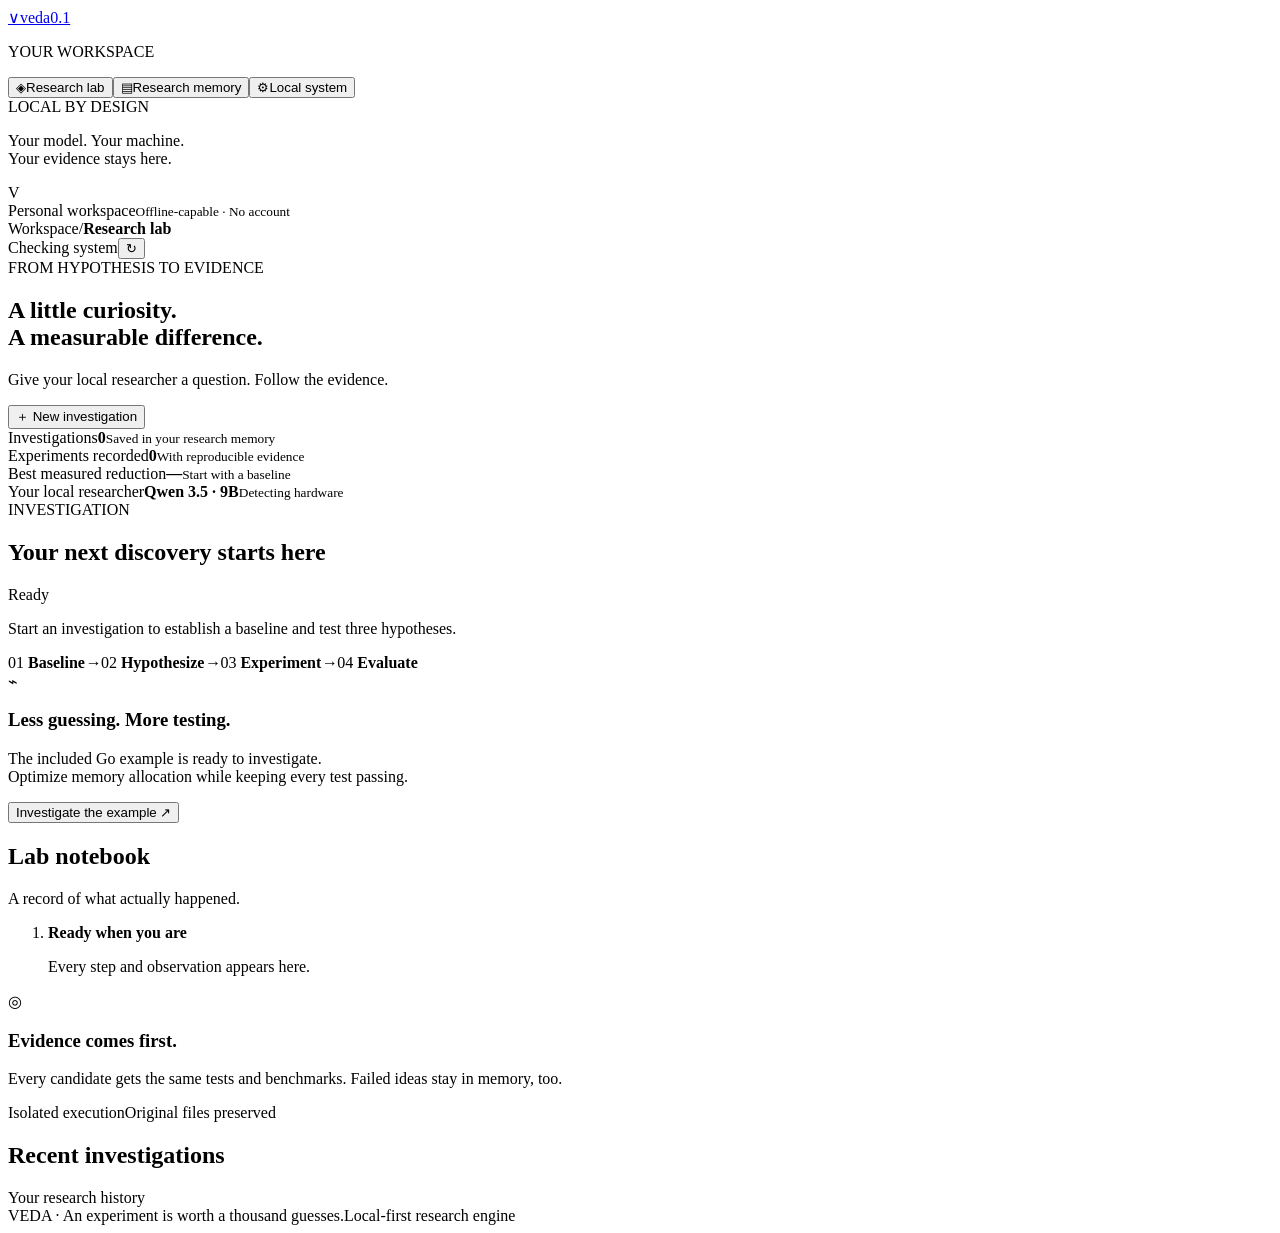
==== web/index.html @ b593afb1 "Build Veda local research prototype with isolated experiments" ====
<!doctype html>
<html lang="en"><head><meta charset="utf-8"><meta name="viewport" content="width=device-width,initial-scale=1"><meta name="theme-color" content="#152d30"><title>Veda · Research workspace</title><link rel="stylesheet" href="/style.css"><script src="/app.js" defer></script></head>
<body>
<aside class="sidebar"><a class="brand" href="/" aria-label="Veda home"><span class="brand-mark">∨</span>veda<span class="version">0.1</span></a><p class="nav-caption">YOUR WORKSPACE</p><nav><button class="nav active" data-view="lab"><span>◈</span>Research lab</button><button class="nav" data-view="reports"><span>▤</span>Research memory</button><button class="nav" data-view="system"><span>⚙</span>Local system</button></nav><div class="sidebar-note"><span class="pulse"></span> LOCAL BY DESIGN<p>Your model. Your machine.<br>Your evidence stays here.</p></div><div class="profile"><span class="avatar">V</span><div>Personal workspace<small>Offline-capable · No account</small></div></div></aside>
<div class="shell"><header class="topbar"><div><span class="breadcrumb">Workspace</span><span class="slash">/</span><strong id="workspace-name">Research lab</strong></div><div class="top-actions"><span id="connection" class="chip">Checking system</span><button class="icon-btn" id="refresh" aria-label="Refresh system status">↻</button></div></header>
<main>
<div id="error" class="notice error" role="alert" hidden></div>
<section id="lab-view" class="view">
<div class="page-heading"><div><div class="eyebrow">FROM HYPOTHESIS TO EVIDENCE</div><h1>A little curiosity.<br><span>A measurable difference.</span></h1><p>Give your local researcher a question. Follow the evidence.</p></div><button class="primary" id="new-run"><span>＋</span> New investigation</button></div>
<div class="stats"><article class="stat"><span>Investigations</span><strong id="stat-runs">0</strong><small>Saved in your research memory</small></article><article class="stat"><span>Experiments recorded</span><strong id="stat-experiments">0</strong><small>With reproducible evidence</small></article><article class="stat"><span>Best measured reduction</span><strong id="stat-best">—</strong><small id="stat-best-caption">Start with a baseline</small></article><article class="stat system-stat"><span>Your local researcher</span><strong id="model-name">Qwen 3.5 · 9B</strong><small id="hardware-short">Detecting hardware</small></article></div>
<div class="work-grid"><section class="panel investigation"><div class="panel-heading"><div><span class="eyebrow">INVESTIGATION</span><h2 id="run-title">Your next discovery starts here</h2></div><span class="badge" id="run-status">Ready</span></div><p class="run-subtitle" id="run-subtitle">Start an investigation to establish a baseline and test three hypotheses.</p><div class="flow"><span>01 <b>Baseline</b></span><i>→</i><span>02 <b>Hypothesize</b></span><i>→</i><span>03 <b>Experiment</b></span><i>→</i><span>04 <b>Evaluate</b></span></div><div id="empty" class="empty"><div class="empty-symbol">⌁</div><h3>Less guessing. More testing.</h3><p>The included Go example is ready to investigate.<br>Optimize memory allocation while keeping every test passing.</p><button class="secondary" id="example-run">Investigate the example <span>↗</span></button></div><div id="run-detail" hidden><div class="result-strip"><div><small>Baseline median</small><strong id="baseline">—</strong></div><span>→</span><div><small>Best candidate</small><strong id="best-value">—</strong></div><div class="improvement"><small>Reduction</small><strong id="improvement">—</strong></div></div><div class="table-wrap"><table><thead><tr><th>Hypothesis / experiment</th><th>Result</th><th>Reduction</th><th></th></tr></thead><tbody id="experiments"></tbody></table></div><div id="run-progress" class="run-progress"></div><div class="panel-footer"><span id="run-mode"></span><div><button id="cancel" class="text-btn" hidden>Stop investigation</button><a id="report-link" class="text-btn" hidden>↓ Report</a><a id="patch-link" class="text-btn" hidden>↓ Best patch</a></div></div></div></section>
<aside class="right-column"><section class="panel activity-panel"><div class="panel-heading"><h2>Lab notebook</h2><span class="live-dot"></span></div><p class="muted">A record of what actually happened.</p><ol id="events" class="events"><li><span class="event-dot"></span><div><strong>Ready when you are</strong><p>Every step and observation appears here.</p></div></li></ol></section><section class="principle"><div class="principle-icon">◎</div><h3>Evidence comes first.</h3><p>Every candidate gets the same tests and benchmarks. Failed ideas stay in memory, too.</p><div><span>Isolated execution</span><span>Original files preserved</span></div></section></aside></div>
<section class="recent-section"><div class="section-header"><h2>Recent investigations</h2><span id="history-count" class="muted">Your research history</span></div><div id="recent" class="recent-list"></div></section>
</section>
<section id="reports-view" class="view" hidden><div class="eyebrow">KNOWLEDGE THAT ACCUMULATES</div><h1>Research memory</h1><p class="subtitle">Past hypotheses, failed approaches, and measured results inform the next investigation.</p><div id="memory-list"></div></section>
<section id="system-view" class="view" hidden><div class="eyebrow">BUILT AROUND YOUR MACHINE</div><h1>Local system</h1><p class="subtitle">Everything the researcher needs, close to home.</p><div class="system-grid"><article class="panel"><h2>Model & hardware</h2><dl id="system-details"></dl></article><article class="panel"><h2>Runtime checks</h2><div id="health-details"></div><p class="muted">Start the model with <code>scripts/start-model.sh</code>. Start the dashboard with <code>scripts/start.sh</code>.</p></article><article class="panel"><h2>Experiment boundaries</h2><ul class="boundaries"><li>One investigation at a time</li><li>Network disabled inside every experiment</li><li>2 CPU cores · 2 GB memory per container</li><li>Read-only host source mount</li><li>Tests and dependencies cannot be edited by the model</li><li>Three measured benchmark samples per candidate</li></ul></article><article class="panel"><h2>Workspace</h2><p id="workspace-path" class="path"></p><p>To investigate another Go module, initialize it and launch Veda for that workspace.</p><pre>bin/veda init --workspace /path/to/repo
bin/veda serve --workspace /path/to/repo</pre><p class="muted">V0 handles small Go modules, with standard-library or vendored dependencies.</p></article></div></section>
<footer><span>VEDA <span class="footer-dot">·</span> An experiment is worth a thousand guesses.</span><span>Local-first research engine</span></footer>
</main></div>
<dialog id="new-dialog"><form id="run-form"><div class="dialog-heading"><div><div class="eyebrow">ASK A MEASURABLE QUESTION</div><h2>New investigation</h2></div><button type="button" class="icon-btn close-dialog" aria-label="Close new investigation">×</button></div><p class="muted">Veda will test three hypotheses against the same baseline.</p><label for="objective">Research objective</label><textarea id="objective" required minlength="8" maxlength="2000" rows="3">Reduce memory allocation in Render by at least 20% without changing output or breaking tests.</textarea><label for="benchmark">Benchmark selector</label><input id="benchmark" required value="^BenchmarkRender$"><div class="form-grid"><div><label for="metric">Metric to minimize</label><select id="metric"><option value="B/op">Memory · B/op</option><option value="allocs/op">Allocations · allocs/op</option><option value="ns/op">Runtime · ns/op</option></select></div><div><label for="target">Target reduction (%)</label><input id="target" type="number" min="1" max="100" value="20" required></div></div><div class="form-grid"><div><label for="budget">Experiment budget</label><select id="budget"><option value="3">3 experiments</option><option value="5">Up to 5 experiments</option><option value="8">Up to 8 experiments</option></select></div><div><label for="mode">Researcher</label><select id="mode"><option value="local">Local Qwen model</option><option value="demo">Scripted example demo</option></select></div></div><p class="form-note">The demo uses predefined proposals with real tests and measurements. Local model mode generates its own hypotheses and code.</p><div id="form-error" class="notice error" hidden></div><button class="primary submit" id="start-button" type="submit">Start investigation <span>→</span></button></form></dialog>
<dialog id="experiment-dialog" class="detail-dialog"><div class="dialog-heading"><h2 id="exp-title">Experiment evidence</h2><button class="icon-btn close-dialog" aria-label="Close experiment evidence">×</button></div><p id="exp-summary"></p><span id="exp-integrity" class="badge"></span><h3>Candidate patch</h3><pre id="exp-patch"></pre><h3>Test & benchmark output</h3><pre id="exp-output"></pre></dialog>
</body></html>
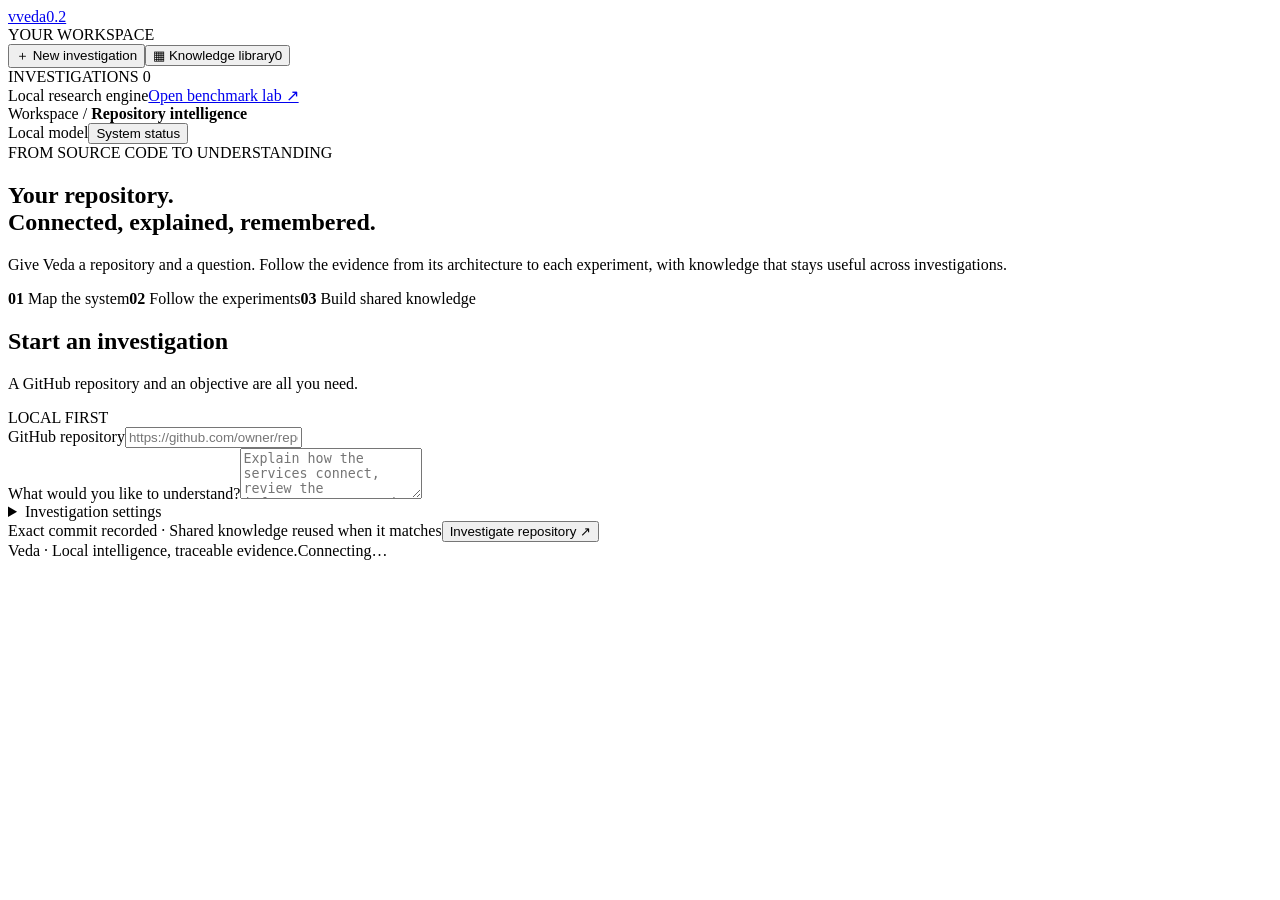
==== commit 38f56404: "Add automated GitHub investigations, architecture graphs and shared knowledge" ====
--- a/web/index.html
+++ b/web/index.html
@@ -1,22 +1,12 @@
-<!doctype html>
-<html lang="en"><head><meta charset="utf-8"><meta name="viewport" content="width=device-width,initial-scale=1"><meta name="theme-color" content="#152d30"><title>Veda · Research workspace</title><link rel="stylesheet" href="/style.css"><script src="/app.js" defer></script></head>
-<body>
-<aside class="sidebar"><a class="brand" href="/" aria-label="Veda home"><span class="brand-mark">∨</span>veda<span class="version">0.1</span></a><p class="nav-caption">YOUR WORKSPACE</p><nav><button class="nav active" data-view="lab"><span>◈</span>Research lab</button><button class="nav" data-view="reports"><span>▤</span>Research memory</button><button class="nav" data-view="system"><span>⚙</span>Local system</button></nav><div class="sidebar-note"><span class="pulse"></span> LOCAL BY DESIGN<p>Your model. Your machine.<br>Your evidence stays here.</p></div><div class="profile"><span class="avatar">V</span><div>Personal workspace<small>Offline-capable · No account</small></div></div></aside>
-<div class="shell"><header class="topbar"><div><span class="breadcrumb">Workspace</span><span class="slash">/</span><strong id="workspace-name">Research lab</strong></div><div class="top-actions"><span id="connection" class="chip">Checking system</span><button class="icon-btn" id="refresh" aria-label="Refresh system status">↻</button></div></header>
-<main>
-<div id="error" class="notice error" role="alert" hidden></div>
-<section id="lab-view" class="view">
-<div class="page-heading"><div><div class="eyebrow">FROM HYPOTHESIS TO EVIDENCE</div><h1>A little curiosity.<br><span>A measurable difference.</span></h1><p>Give your local researcher a question. Follow the evidence.</p></div><button class="primary" id="new-run"><span>＋</span> New investigation</button></div>
-<div class="stats"><article class="stat"><span>Investigations</span><strong id="stat-runs">0</strong><small>Saved in your research memory</small></article><article class="stat"><span>Experiments recorded</span><strong id="stat-experiments">0</strong><small>With reproducible evidence</small></article><article class="stat"><span>Best measured reduction</span><strong id="stat-best">—</strong><small id="stat-best-caption">Start with a baseline</small></article><article class="stat system-stat"><span>Your local researcher</span><strong id="model-name">Qwen 3.5 · 9B</strong><small id="hardware-short">Detecting hardware</small></article></div>
-<div class="work-grid"><section class="panel investigation"><div class="panel-heading"><div><span class="eyebrow">INVESTIGATION</span><h2 id="run-title">Your next discovery starts here</h2></div><span class="badge" id="run-status">Ready</span></div><p class="run-subtitle" id="run-subtitle">Start an investigation to establish a baseline and test three hypotheses.</p><div class="flow"><span>01 <b>Baseline</b></span><i>→</i><span>02 <b>Hypothesize</b></span><i>→</i><span>03 <b>Experiment</b></span><i>→</i><span>04 <b>Evaluate</b></span></div><div id="empty" class="empty"><div class="empty-symbol">⌁</div><h3>Less guessing. More testing.</h3><p>The included Go example is ready to investigate.<br>Optimize memory allocation while keeping every test passing.</p><button class="secondary" id="example-run">Investigate the example <span>↗</span></button></div><div id="run-detail" hidden><div class="result-strip"><div><small>Baseline median</small><strong id="baseline">—</strong></div><span>→</span><div><small>Best candidate</small><strong id="best-value">—</strong></div><div class="improvement"><small>Reduction</small><strong id="improvement">—</strong></div></div><div class="table-wrap"><table><thead><tr><th>Hypothesis / experiment</th><th>Result</th><th>Reduction</th><th></th></tr></thead><tbody id="experiments"></tbody></table></div><div id="run-progress" class="run-progress"></div><div class="panel-footer"><span id="run-mode"></span><div><button id="cancel" class="text-btn" hidden>Stop investigation</button><a id="report-link" class="text-btn" hidden>↓ Report</a><a id="patch-link" class="text-btn" hidden>↓ Best patch</a></div></div></div></section>
-<aside class="right-column"><section class="panel activity-panel"><div class="panel-heading"><h2>Lab notebook</h2><span class="live-dot"></span></div><p class="muted">A record of what actually happened.</p><ol id="events" class="events"><li><span class="event-dot"></span><div><strong>Ready when you are</strong><p>Every step and observation appears here.</p></div></li></ol></section><section class="principle"><div class="principle-icon">◎</div><h3>Evidence comes first.</h3><p>Every candidate gets the same tests and benchmarks. Failed ideas stay in memory, too.</p><div><span>Isolated execution</span><span>Original files preserved</span></div></section></aside></div>
-<section class="recent-section"><div class="section-header"><h2>Recent investigations</h2><span id="history-count" class="muted">Your research history</span></div><div id="recent" class="recent-list"></div></section>
-</section>
-<section id="reports-view" class="view" hidden><div class="eyebrow">KNOWLEDGE THAT ACCUMULATES</div><h1>Research memory</h1><p class="subtitle">Past hypotheses, failed approaches, and measured results inform the next investigation.</p><div id="memory-list"></div></section>
-<section id="system-view" class="view" hidden><div class="eyebrow">BUILT AROUND YOUR MACHINE</div><h1>Local system</h1><p class="subtitle">Everything the researcher needs, close to home.</p><div class="system-grid"><article class="panel"><h2>Model & hardware</h2><dl id="system-details"></dl></article><article class="panel"><h2>Runtime checks</h2><div id="health-details"></div><p class="muted">Start the model with <code>scripts/start-model.sh</code>. Start the dashboard with <code>scripts/start.sh</code>.</p></article><article class="panel"><h2>Experiment boundaries</h2><ul class="boundaries"><li>One investigation at a time</li><li>Network disabled inside every experiment</li><li>2 CPU cores · 2 GB memory per container</li><li>Read-only host source mount</li><li>Tests and dependencies cannot be edited by the model</li><li>Three measured benchmark samples per candidate</li></ul></article><article class="panel"><h2>Workspace</h2><p id="workspace-path" class="path"></p><p>To investigate another Go module, initialize it and launch Veda for that workspace.</p><pre>bin/veda init --workspace /path/to/repo
-bin/veda serve --workspace /path/to/repo</pre><p class="muted">V0 handles small Go modules, with standard-library or vendored dependencies.</p></article></div></section>
-<footer><span>VEDA <span class="footer-dot">·</span> An experiment is worth a thousand guesses.</span><span>Local-first research engine</span></footer>
-</main></div>
-<dialog id="new-dialog"><form id="run-form"><div class="dialog-heading"><div><div class="eyebrow">ASK A MEASURABLE QUESTION</div><h2>New investigation</h2></div><button type="button" class="icon-btn close-dialog" aria-label="Close new investigation">×</button></div><p class="muted">Veda will test three hypotheses against the same baseline.</p><label for="objective">Research objective</label><textarea id="objective" required minlength="8" maxlength="2000" rows="3">Reduce memory allocation in Render by at least 20% without changing output or breaking tests.</textarea><label for="benchmark">Benchmark selector</label><input id="benchmark" required value="^BenchmarkRender$"><div class="form-grid"><div><label for="metric">Metric to minimize</label><select id="metric"><option value="B/op">Memory · B/op</option><option value="allocs/op">Allocations · allocs/op</option><option value="ns/op">Runtime · ns/op</option></select></div><div><label for="target">Target reduction (%)</label><input id="target" type="number" min="1" max="100" value="20" required></div></div><div class="form-grid"><div><label for="budget">Experiment budget</label><select id="budget"><option value="3">3 experiments</option><option value="5">Up to 5 experiments</option><option value="8">Up to 8 experiments</option></select></div><div><label for="mode">Researcher</label><select id="mode"><option value="local">Local Qwen model</option><option value="demo">Scripted example demo</option></select></div></div><p class="form-note">The demo uses predefined proposals with real tests and measurements. Local model mode generates its own hypotheses and code.</p><div id="form-error" class="notice error" hidden></div><button class="primary submit" id="start-button" type="submit">Start investigation <span>→</span></button></form></dialog>
-<dialog id="experiment-dialog" class="detail-dialog"><div class="dialog-heading"><h2 id="exp-title">Experiment evidence</h2><button class="icon-btn close-dialog" aria-label="Close experiment evidence">×</button></div><p id="exp-summary"></p><span id="exp-integrity" class="badge"></span><h3>Candidate patch</h3><pre id="exp-patch"></pre><h3>Test & benchmark output</h3><pre id="exp-output"></pre></dialog>
-</body></html>
+<!doctype html><html lang="en"><head><meta charset="utf-8"><meta name="viewport" content="width=device-width, initial-scale=1"><title>Veda · Repository intelligence</title><link rel="stylesheet" href="/hub.css"><script src="/vendor/cytoscape.min.js" defer></script><script src="/hub.js" defer></script></head>
+<body><aside class="sidebar"><a class="brand" href="/"><span class="brandmark">v</span>veda<span class="version">0.2</span></a><div class="sidebar-label">YOUR WORKSPACE</div><button id="new-investigation" class="new-button"><span>＋</span> New investigation</button><button id="library-button" class="nav-button">▦ <span>Knowledge library</span><span id="library-count">0</span></button><div class="sidebar-label recent-label">INVESTIGATIONS <span id="run-count">0</span></div><div id="investigation-list" class="investigation-list"></div><div class="sidebar-bottom"><span class="status-dot"></span> Local research engine<a href="/lab.html">Open benchmark lab ↗</a></div></aside>
+<div class="shell"><header class="topbar"><div class="breadcrumb">Workspace <span>/</span> <strong id="page-label">Repository intelligence</strong></div><div class="top-actions"><span id="model-label" class="model-chip">Local model</span><button id="health-button" class="quiet-button">System status</button></div></header><main>
+<section id="welcome"><div class="eyebrow">FROM SOURCE CODE TO UNDERSTANDING</div><h1>Your repository.<br><span>Connected, explained, remembered.</span></h1><p class="intro">Give Veda a repository and a question. Follow the evidence from its architecture to each experiment, with knowledge that stays useful across investigations.</p><div class="capabilities"><span><b>01</b> Map the system</span><span><b>02</b> Follow the experiments</span><span><b>03</b> Build shared knowledge</span></div></section>
+<section id="composer" class="composer"><div class="section-heading"><div><h2>Start an investigation</h2><p>A GitHub repository and an objective are all you need.</p></div><span class="tiny-badge">LOCAL FIRST</span></div><form id="investigation-form"><div class="field"><label for="repo-url">GitHub repository</label><input id="repo-url" type="url" required placeholder="https://github.com/owner/repository" autocomplete="off"></div><div class="field"><label for="objective">What would you like to understand?</label><textarea id="objective" required minlength="8" maxlength="2000" rows="3" placeholder="Explain how the services connect, review the infrastructure, and identify the most important risks."></textarea></div><details id="advanced"><summary>Investigation settings</summary><div class="advanced-grid"><div class="field"><label for="repo-ref">Branch or tag <small>optional</small></label><input id="repo-ref" placeholder="Default branch"></div><label class="check"><input id="runtime-checks" type="checkbox" checked> Run isolated checks</label><label class="check"><input id="model-review" type="checkbox" checked> Review with local model</label><label class="check"><input id="optimize" type="checkbox"> Try Go benchmark improvements</label><div class="field"><label for="go-module">Go module directory <small>optional</small></label><input id="go-module" placeholder="Repository root"></div><div class="field"><label for="benchmark">Benchmark selector <small>optional</small></label><input id="benchmark" placeholder="Detect the first benchmark"></div></div></details><div class="composer-footer"><span>Exact commit recorded · Shared knowledge reused when it matches</span><button id="start-button" class="primary" type="submit">Investigate repository <span>↗</span></button></div></form></section>
+<section id="workspace" hidden><div class="workspace-heading"><div><div class="eyebrow" id="repo-name"></div><h1 id="run-objective"></h1><div class="run-meta"><span id="run-status" class="badge"></span><span id="run-revision"></span><span id="run-time"></span></div></div><div class="run-actions"><button id="cancel-button" class="quiet-button" hidden>Stop investigation</button><button id="rerun-button" class="quiet-button">Refresh evidence</button><a id="download-report" class="quiet-button" href="#">Export report ↓</a></div></div><div id="reuse-banner" class="notice" hidden></div><div class="stats"><div><span>Captured files</span><strong id="stat-files">0</strong></div><div><span>Components</span><strong id="stat-components">0</strong></div><div><span>Experiments</span><strong id="stat-experiments">0</strong></div><div><span>Findings to review</span><strong id="stat-findings">0</strong></div></div><nav class="tabs" aria-label="Investigation views"><button data-tab="overview" class="active">Overview</button><button data-tab="architecture">Architecture</button><button data-tab="experiments">Experiments</button><button data-tab="report">Report</button><button data-tab="knowledge">Knowledge</button></nav>
+<div id="tab-overview" class="tab-panel"><div class="overview-grid"><section class="card"><div class="section-heading"><h2>Investigation activity</h2><span id="stage-label" class="tiny-badge"></span></div><div id="activity"></div></section><section class="card"><h2>Evidence at a glance</h2><p class="muted">Local model interpretation; check the linked evidence before acting.</p><p id="summary" class="summary-text"></p><div id="findings"></div></section></div><section id="limits-card" class="card"><h2>Coverage &amp; limitations</h2><ul id="limits"></ul></section></div>
+<div id="tab-architecture" class="tab-panel" hidden><div class="graph-toolbar"><div><h2>System architecture</h2><p>Source declarations, linked to their evidence. Select a component to inspect it.</p></div><div class="graph-actions"><input id="graph-search" aria-label="Find a component" placeholder="Find a component…"><select id="graph-filter" aria-label="Filter component type"><option value="all">All components</option><option value="terraform">Terraform</option><option value="container">Containers</option><option value="component">Applications</option><option value="kubernetes">Kubernetes</option></select><button id="graph-layout" class="quiet-button">Change layout</button><button id="graph-fit" class="quiet-button">Fit</button><button id="graph-export" class="quiet-button">PNG ↓</button></div></div><div class="graph-workspace"><div id="architecture-graph" role="img" aria-label="Interactive repository architecture graph"></div><aside id="component-inspector" class="inspector"><div class="eyebrow">COMPONENT INSPECTOR</div><h3>Select a component</h3><p>Explore declared relationships, resource types, and source locations.</p></aside></div><div class="graph-legend"><span class="legend terraform">Terraform resource</span><span class="legend container">Container / image</span><span class="legend component">Application</span><span class="legend network">Network / volume</span><span>Drag to move · Scroll to zoom</span></div><details class="card"><summary>Accessible component list</summary><div id="component-list"></div></details></div>
+<div id="tab-experiments" class="tab-panel" hidden><div class="graph-toolbar"><div><h2>Investigation graph</h2><p>Select a step to see its inputs, commands, outputs, and measurements.</p></div><button id="experiment-fit" class="quiet-button">Fit graph</button></div><div id="experiment-graph" role="img" aria-label="Investigation experiment dependency graph"></div><div class="experiment-layout"><div id="experiment-list"></div><section id="experiment-detail" class="card"><h2>Select an experiment</h2><p>Every check has an explicit kind and outcome. Model interpretations and runtime measurements are kept distinct.</p></section></div></div>
+<div id="tab-report" class="tab-panel" hidden><article id="report-content" class="card report"></article></div><div id="tab-knowledge" class="tab-panel" hidden><section class="card"><div class="eyebrow">SHARED RESEARCH MEMORY</div><h2>Knowledge that knows its version.</h2><p>Evidence is indexed by repository, exact commit, objective, and analysis settings. A changed revision triggers a fresh investigation. Reused evidence keeps its original timestamps.</p><dl id="knowledge-detail"></dl><a id="download-evidence" class="quiet-button">Export evidence JSON ↓</a></section></div></section>
+<section id="library" hidden><div class="eyebrow">SHARED RESEARCH MEMORY</div><h1>Knowledge library</h1><p class="intro">Every repository, investigation, and revision in one place.</p><div id="library-stats" class="stats"></div><p id="knowledge-location" class="muted"></p><div id="library-table" class="card table-wrap"></div></section>
+</main><footer><span>Veda · Local intelligence, traceable evidence.</span><span id="connection-status">Connecting…</span></footer></div><div id="toast" role="status" hidden></div><dialog id="source-dialog"><div class="section-heading"><h2 id="source-title">Source evidence</h2><button id="close-source" class="quiet-button">Close ×</button></div><pre id="source-content"></pre></dialog><dialog id="health-dialog"><div class="section-heading"><h2>System status</h2><button id="close-health" class="quiet-button">Close ×</button></div><div id="health-content"></div></dialog></body></html>
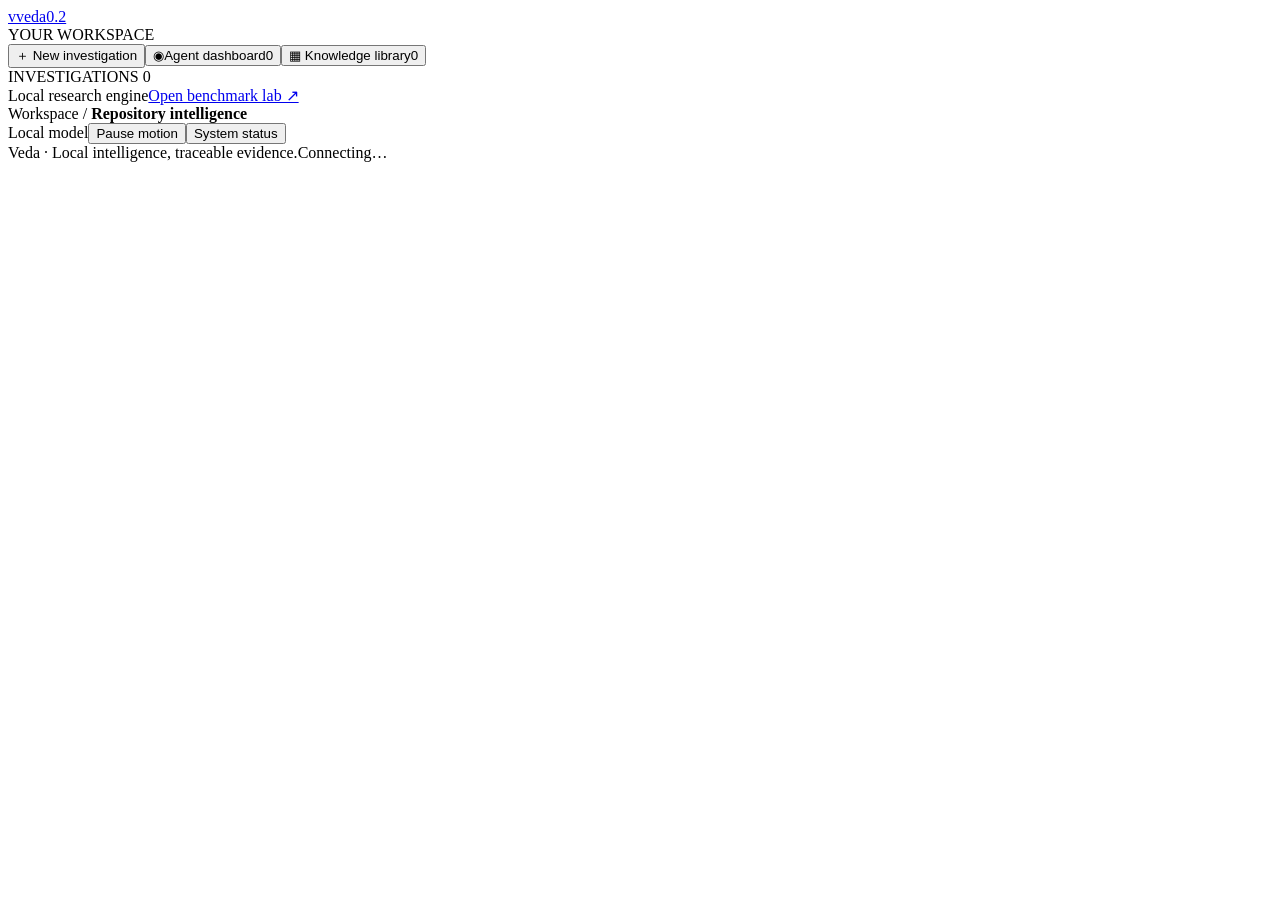
==== commit 44fb21b4: "Add animated virtual agent crews and investigation control rooms" ====
--- a/web/index.html
+++ b/web/index.html
@@ -1,9 +1,26 @@
-<!doctype html><html lang="en"><head><meta charset="utf-8"><meta name="viewport" content="width=device-width, initial-scale=1"><title>Veda · Repository intelligence</title><link rel="stylesheet" href="/hub.css"><script src="/vendor/cytoscape.min.js" defer></script><script src="/hub.js" defer></script></head>
-<body><aside class="sidebar"><a class="brand" href="/"><span class="brandmark">v</span>veda<span class="version">0.2</span></a><div class="sidebar-label">YOUR WORKSPACE</div><button id="new-investigation" class="new-button"><span>＋</span> New investigation</button><button id="library-button" class="nav-button">▦ <span>Knowledge library</span><span id="library-count">0</span></button><div class="sidebar-label recent-label">INVESTIGATIONS <span id="run-count">0</span></div><div id="investigation-list" class="investigation-list"></div><div class="sidebar-bottom"><span class="status-dot"></span> Local research engine<a href="/lab.html">Open benchmark lab ↗</a></div></aside>
-<div class="shell"><header class="topbar"><div class="breadcrumb">Workspace <span>/</span> <strong id="page-label">Repository intelligence</strong></div><div class="top-actions"><span id="model-label" class="model-chip">Local model</span><button id="health-button" class="quiet-button">System status</button></div></header><main>
-<section id="welcome"><div class="eyebrow">FROM SOURCE CODE TO UNDERSTANDING</div><h1>Your repository.<br><span>Connected, explained, remembered.</span></h1><p class="intro">Give Veda a repository and a question. Follow the evidence from its architecture to each experiment, with knowledge that stays useful across investigations.</p><div class="capabilities"><span><b>01</b> Map the system</span><span><b>02</b> Follow the experiments</span><span><b>03</b> Build shared knowledge</span></div></section>
-<section id="composer" class="composer"><div class="section-heading"><div><h2>Start an investigation</h2><p>A GitHub repository and an objective are all you need.</p></div><span class="tiny-badge">LOCAL FIRST</span></div><form id="investigation-form"><div class="field"><label for="repo-url">GitHub repository</label><input id="repo-url" type="url" required placeholder="https://github.com/owner/repository" autocomplete="off"></div><div class="field"><label for="objective">What would you like to understand?</label><textarea id="objective" required minlength="8" maxlength="2000" rows="3" placeholder="Explain how the services connect, review the infrastructure, and identify the most important risks."></textarea></div><details id="advanced"><summary>Investigation settings</summary><div class="advanced-grid"><div class="field"><label for="repo-ref">Branch or tag <small>optional</small></label><input id="repo-ref" placeholder="Default branch"></div><label class="check"><input id="runtime-checks" type="checkbox" checked> Run isolated checks</label><label class="check"><input id="model-review" type="checkbox" checked> Review with local model</label><label class="check"><input id="optimize" type="checkbox"> Try Go benchmark improvements</label><div class="field"><label for="go-module">Go module directory <small>optional</small></label><input id="go-module" placeholder="Repository root"></div><div class="field"><label for="benchmark">Benchmark selector <small>optional</small></label><input id="benchmark" placeholder="Detect the first benchmark"></div></div></details><div class="composer-footer"><span>Exact commit recorded · Shared knowledge reused when it matches</span><button id="start-button" class="primary" type="submit">Investigate repository <span>↗</span></button></div></form></section>
-<section id="workspace" hidden><div class="workspace-heading"><div><div class="eyebrow" id="repo-name"></div><h1 id="run-objective"></h1><div class="run-meta"><span id="run-status" class="badge"></span><span id="run-revision"></span><span id="run-time"></span></div></div><div class="run-actions"><button id="cancel-button" class="quiet-button" hidden>Stop investigation</button><button id="rerun-button" class="quiet-button">Refresh evidence</button><a id="download-report" class="quiet-button" href="#">Export report ↓</a></div></div><div id="reuse-banner" class="notice" hidden></div><div class="stats"><div><span>Captured files</span><strong id="stat-files">0</strong></div><div><span>Components</span><strong id="stat-components">0</strong></div><div><span>Experiments</span><strong id="stat-experiments">0</strong></div><div><span>Findings to review</span><strong id="stat-findings">0</strong></div></div><nav class="tabs" aria-label="Investigation views"><button data-tab="overview" class="active">Overview</button><button data-tab="architecture">Architecture</button><button data-tab="experiments">Experiments</button><button data-tab="report">Report</button><button data-tab="knowledge">Knowledge</button></nav>
+<!doctype html><html lang="en"><head><meta charset="utf-8"><meta name="viewport" content="width=device-width, initial-scale=1"><title>Veda · Repository intelligence</title><link rel="stylesheet" href="/hub.css"><link rel="stylesheet" href="/agents.css"><script src="/vendor/cytoscape.min.js" defer></script><script src="/agent-model.js" defer></script><script src="/agents.js" defer></script><script src="/hub.js" defer></script></head>
+<body><aside class="sidebar"><a class="brand" href="/"><span class="brandmark">v</span>veda<span class="version">0.2</span></a><div class="sidebar-label">YOUR WORKSPACE</div><button id="new-investigation" class="new-button"><span>＋</span> New investigation</button><button id="agents-button" class="nav-button"><span aria-hidden="true">◉</span><span>Agent dashboard</span><span id="agents-live-count">0</span></button><button id="library-button" class="nav-button">▦ <span>Knowledge library</span><span id="library-count">0</span></button><div class="sidebar-label recent-label">INVESTIGATIONS <span id="run-count">0</span></div><div id="investigation-list" class="investigation-list"></div><div class="sidebar-bottom"><span class="status-dot"></span> Local research engine<a href="/lab.html">Open benchmark lab ↗</a></div></aside>
+<div class="shell"><header class="topbar"><div class="breadcrumb">Workspace <span>/</span> <strong id="page-label">Repository intelligence</strong></div><div class="top-actions"><span id="model-label" class="model-chip">Local model</span><button id="motion-button" class="quiet-button" aria-pressed="false">Pause motion</button><button id="health-button" class="quiet-button">System status</button></div></header><main>
+<section id="agent-dashboard" hidden>
+  <div class="crew-overview-heading"><div><div class="eyebrow">THE VEDA CREW</div><h1>Small agents.<br><span>Big investigations.</span></h1><p class="intro">A little crew for every repository. Open an investigation to follow its tasks, activity, and discoveries.</p></div><div class="crew-welcome-art" id="crew-welcome-art" aria-hidden="true"></div></div>
+  <div id="agent-connection-notice" class="notice" hidden>Connection lost. Showing last saved activity; character motion is paused.</div>
+  <div class="crew-overview-stats" id="crew-overview-stats"></div>
+  <div class="crew-list-heading"><div><h2>Your investigations</h2><p class="muted">Live activity and saved outcomes, all in one place.</p></div><button id="crew-new" class="primary">＋ New investigation</button></div>
+  <div class="crew-filters"><input id="crew-search" type="search" aria-label="Search investigations" placeholder="Search repository or objective…"><select id="crew-filter" aria-label="Filter investigations"><option value="all">All investigations</option><option value="running">Working now</option><option value="attention">With issues or blockers</option><option value="completed">Completed</option><option value="reused">Reused evidence</option></select></div>
+  <div id="crew-investigations" class="crew-investigations"></div>
+  <p class="crew-footnote">Virtual characters represent real workflow stages. Veda runs one investigation at a time.</p>
+</section>
+<section id="welcome" hidden><div class="eyebrow">FROM SOURCE CODE TO UNDERSTANDING</div><h1>Your repository.<br><span>Connected, explained, remembered.</span></h1><p class="intro">Give Veda a repository and a question. Follow the evidence from its architecture to each experiment, with knowledge that stays useful across investigations.</p><div class="capabilities"><span><b>01</b> Map the system</span><span><b>02</b> Follow the experiments</span><span><b>03</b> Build shared knowledge</span></div></section>
+<section id="composer" class="composer" hidden><div class="section-heading"><div><h2>Start an investigation</h2><p>A GitHub repository and an objective are all you need.</p></div><span class="tiny-badge">LOCAL FIRST</span></div><form id="investigation-form"><div class="field"><label for="repo-url">GitHub repository</label><input id="repo-url" type="url" required placeholder="https://github.com/owner/repository" autocomplete="off"></div><div class="field"><label for="objective">What would you like to understand?</label><textarea id="objective" required minlength="8" maxlength="2000" rows="3" placeholder="Explain how the services connect, review the infrastructure, and identify the most important risks."></textarea></div><details id="advanced"><summary>Investigation settings</summary><div class="advanced-grid"><div class="field"><label for="repo-ref">Branch or tag <small>optional</small></label><input id="repo-ref" placeholder="Default branch"></div><label class="check"><input id="runtime-checks" type="checkbox" checked> Run isolated checks</label><label class="check"><input id="model-review" type="checkbox" checked> Review with local model</label><label class="check"><input id="optimize" type="checkbox"> Try Go benchmark improvements</label><div class="field"><label for="go-module">Go module directory <small>optional</small></label><input id="go-module" placeholder="Repository root"></div><div class="field"><label for="benchmark">Benchmark selector <small>optional</small></label><input id="benchmark" placeholder="Detect the first benchmark"></div></div></details><div class="composer-footer"><span>Exact commit recorded · Shared knowledge reused when it matches</span><button id="start-button" class="primary" type="submit">Investigate repository <span>↗</span></button></div></form></section>
+<section id="workspace" hidden><div class="workspace-heading"><div><div class="eyebrow" id="repo-name"></div><h1 id="run-objective"></h1><div class="run-meta"><span id="run-status" class="badge"></span><span id="run-revision"></span><span id="run-time"></span></div></div><div class="run-actions"><button id="cancel-button" class="quiet-button" hidden>Stop investigation</button><button id="rerun-button" class="quiet-button">Refresh evidence</button><a id="download-report" class="quiet-button" href="#">Export report ↓</a></div></div><div id="reuse-banner" class="notice" hidden></div><div class="stats"><div><span>Captured files</span><strong id="stat-files">0</strong></div><div><span>Components</span><strong id="stat-components">0</strong></div><div><span>Experiments</span><strong id="stat-experiments">0</strong></div><div><span>Findings to review</span><strong id="stat-findings">0</strong></div></div><nav class="tabs" aria-label="Investigation views"><button data-tab="agents">Agent crew</button><button data-tab="overview" class="active">Overview</button><button data-tab="architecture">Architecture</button><button data-tab="experiments">Experiments</button><button data-tab="report">Report</button><button data-tab="knowledge">Knowledge</button></nav>
+<div id="tab-agents" class="tab-panel" hidden>
+  <button id="back-to-agents" class="crew-back">← All investigations</button>
+  <div class="crew-room-header"><div><div class="eyebrow">INVESTIGATION CONTROL ROOM</div><h2>Meet your investigation crew</h2><p class="muted">Select a character to inspect its tasks. Activity follows the real pipeline, one stage at a time.</p></div><span id="crew-live-label" class="crew-live-label" role="status"></span></div>
+  <div id="crew-run-notice" class="notice" hidden></div>
+  <div id="crew-stage-banner" class="crew-stage-banner" aria-live="polite"></div>
+  <div id="crew-stations" class="crew-stations"></div>
+  <div class="crew-details-grid"><section id="crew-agent-detail" class="card"></section><section class="card crew-feed-card"><div class="section-heading"><div><div class="eyebrow">FROM THE ENGINE</div><h2>Activity feed</h2></div><span id="crew-event-count" class="tiny-badge"></span></div><div id="crew-feed" class="crew-feed"></div></section></div>
+</div>
 <div id="tab-overview" class="tab-panel"><div class="overview-grid"><section class="card"><div class="section-heading"><h2>Investigation activity</h2><span id="stage-label" class="tiny-badge"></span></div><div id="activity"></div></section><section class="card"><h2>Evidence at a glance</h2><p class="muted">Local model interpretation; check the linked evidence before acting.</p><p id="summary" class="summary-text"></p><div id="findings"></div></section></div><section id="limits-card" class="card"><h2>Coverage &amp; limitations</h2><ul id="limits"></ul></section></div>
 <div id="tab-architecture" class="tab-panel" hidden><div class="graph-toolbar"><div><h2>System architecture</h2><p>Source declarations, linked to their evidence. Select a component to inspect it.</p></div><div class="graph-actions"><input id="graph-search" aria-label="Find a component" placeholder="Find a component…"><select id="graph-filter" aria-label="Filter component type"><option value="all">All components</option><option value="terraform">Terraform</option><option value="container">Containers</option><option value="component">Applications</option><option value="kubernetes">Kubernetes</option></select><button id="graph-layout" class="quiet-button">Change layout</button><button id="graph-fit" class="quiet-button">Fit</button><button id="graph-export" class="quiet-button">PNG ↓</button></div></div><div class="graph-workspace"><div id="architecture-graph" role="img" aria-label="Interactive repository architecture graph"></div><aside id="component-inspector" class="inspector"><div class="eyebrow">COMPONENT INSPECTOR</div><h3>Select a component</h3><p>Explore declared relationships, resource types, and source locations.</p></aside></div><div class="graph-legend"><span class="legend terraform">Terraform resource</span><span class="legend container">Container / image</span><span class="legend component">Application</span><span class="legend network">Network / volume</span><span>Drag to move · Scroll to zoom</span></div><details class="card"><summary>Accessible component list</summary><div id="component-list"></div></details></div>
 <div id="tab-experiments" class="tab-panel" hidden><div class="graph-toolbar"><div><h2>Investigation graph</h2><p>Select a step to see its inputs, commands, outputs, and measurements.</p></div><button id="experiment-fit" class="quiet-button">Fit graph</button></div><div id="experiment-graph" role="img" aria-label="Investigation experiment dependency graph"></div><div class="experiment-layout"><div id="experiment-list"></div><section id="experiment-detail" class="card"><h2>Select an experiment</h2><p>Every check has an explicit kind and outcome. Model interpretations and runtime measurements are kept distinct.</p></section></div></div>
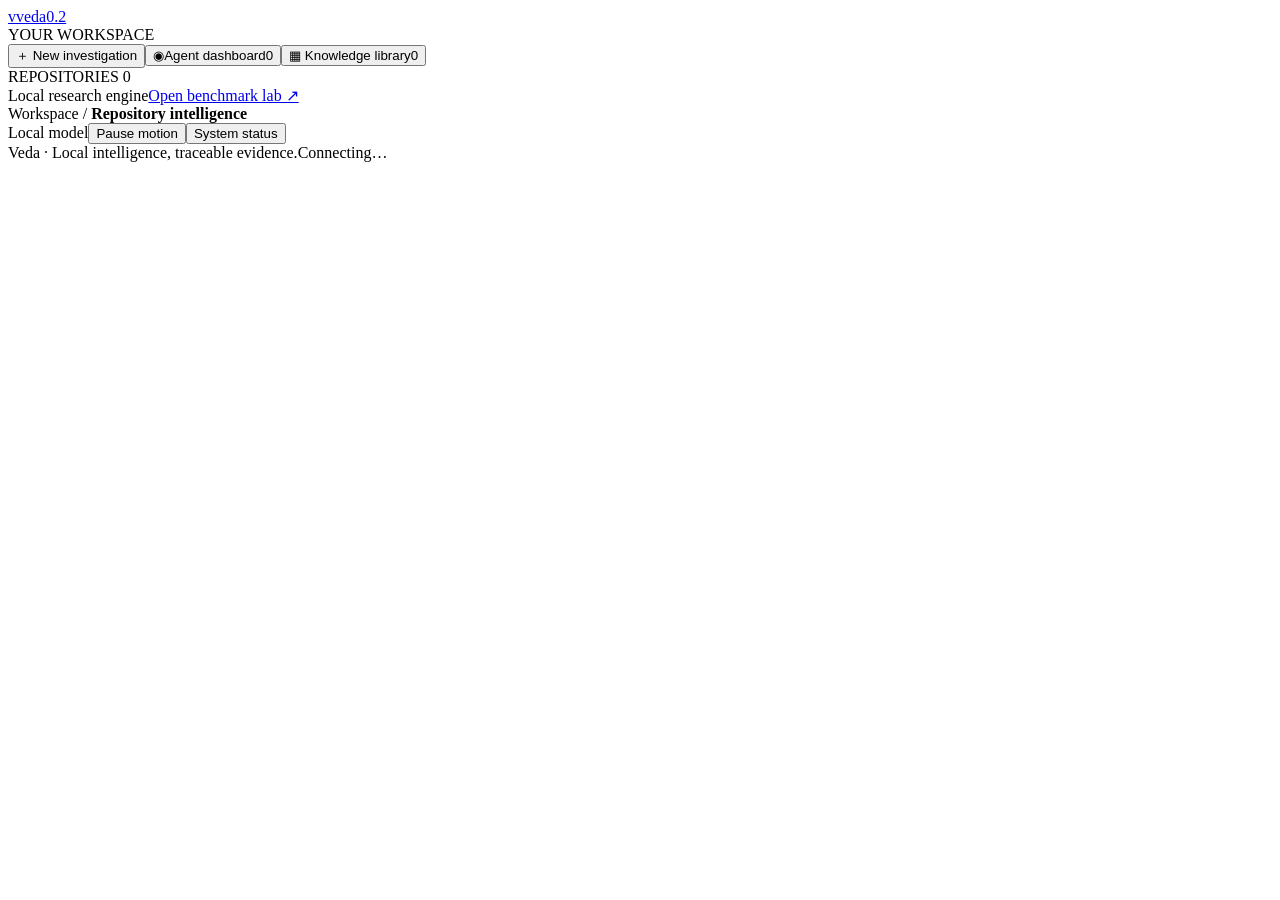
==== commit 7e475f13: "Group sidebar investigations by repository" ====
--- a/web/index.html
+++ b/web/index.html
@@ -1,5 +1,5 @@
 <!doctype html><html lang="en"><head><meta charset="utf-8"><meta name="viewport" content="width=device-width, initial-scale=1"><title>Veda · Repository intelligence</title><link rel="stylesheet" href="/hub.css"><link rel="stylesheet" href="/agents.css"><script src="/vendor/cytoscape.min.js" defer></script><script src="/agent-model.js" defer></script><script src="/agents.js" defer></script><script src="/hub.js" defer></script></head>
-<body><aside class="sidebar"><a class="brand" href="/"><span class="brandmark">v</span>veda<span class="version">0.2</span></a><div class="sidebar-label">YOUR WORKSPACE</div><button id="new-investigation" class="new-button"><span>＋</span> New investigation</button><button id="agents-button" class="nav-button"><span aria-hidden="true">◉</span><span>Agent dashboard</span><span id="agents-live-count">0</span></button><button id="library-button" class="nav-button">▦ <span>Knowledge library</span><span id="library-count">0</span></button><div class="sidebar-label recent-label">INVESTIGATIONS <span id="run-count">0</span></div><div id="investigation-list" class="investigation-list"></div><div class="sidebar-bottom"><span class="status-dot"></span> Local research engine<a href="/lab.html">Open benchmark lab ↗</a></div></aside>
+<body><aside class="sidebar"><a class="brand" href="/"><span class="brandmark">v</span>veda<span class="version">0.2</span></a><div class="sidebar-label">YOUR WORKSPACE</div><button id="new-investigation" class="new-button"><span>＋</span> New investigation</button><button id="agents-button" class="nav-button"><span aria-hidden="true">◉</span><span>Agent dashboard</span><span id="agents-live-count">0</span></button><button id="library-button" class="nav-button">▦ <span>Knowledge library</span><span id="library-count">0</span></button><div class="sidebar-label recent-label">REPOSITORIES <span id="run-count">0</span></div><nav id="investigation-list" class="investigation-list" aria-label="Repository investigations"></nav><div class="sidebar-bottom"><span class="status-dot"></span> Local research engine<a href="/lab.html">Open benchmark lab ↗</a></div></aside>
 <div class="shell"><header class="topbar"><div class="breadcrumb">Workspace <span>/</span> <strong id="page-label">Repository intelligence</strong></div><div class="top-actions"><span id="model-label" class="model-chip">Local model</span><button id="motion-button" class="quiet-button" aria-pressed="false">Pause motion</button><button id="health-button" class="quiet-button">System status</button></div></header><main>
 <section id="agent-dashboard" hidden>
   <div class="crew-overview-heading"><div><div class="eyebrow">THE VEDA CREW</div><h1>Small agents.<br><span>Big investigations.</span></h1><p class="intro">A little crew for every repository. Open an investigation to follow its tasks, activity, and discoveries.</p></div><div class="crew-welcome-art" id="crew-welcome-art" aria-hidden="true"></div></div>
